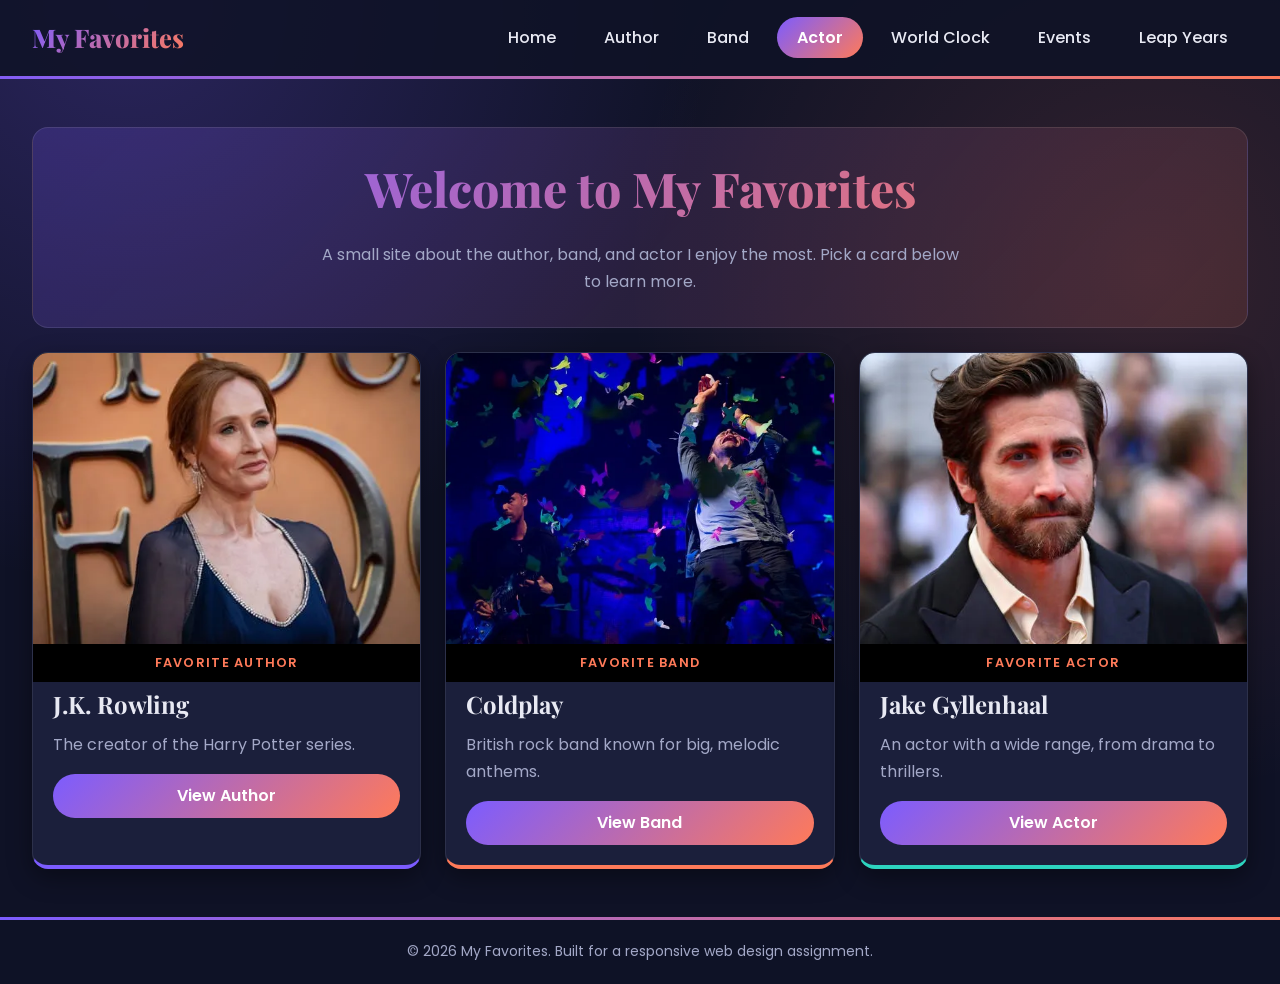
==== project-onyourown/index.html @ 167577ba "Add files via upload" ====
<!DOCTYPE html>
<html lang="en">
<head>
  <meta charset="UTF-8">
  <!-- Required for responsive design: tells phones to use their real width -->
  <meta name="viewport" content="width=device-width, initial-scale=1">
  <title>My Favorites | Home</title>
  <!-- base.css = formatting, layout.css = layout + media queries -->
  <link rel="stylesheet" href="css/base.css">
  <link rel="stylesheet" href="css/layout.css">
  <!-- nav.js = button navigation (shared by every page); defer runs it after the HTML is parsed -->
  <script src="js/nav.js" defer></script>
</head>
<body>
  <!-- Site header with navigation (same on every page) -->
  <header class="site-header">
    <p class="site-title">My Favorites</p>
    <nav aria-label="Main navigation">
      <!-- Buttons replace links; js/nav.js loads the page named in data-page on click -->
      <ul>
        <li><button type="button" data-page="index.html">Home</button></li>
        <li><button type="button" data-page="author.html">Author</button></li>
        <li><button type="button" data-page="band.html">Band</button></li>
        <li><button type="button" data-page="actor.html" aria-current="page">Actor</button></li>
        <li><button type="button" data-page="worldclock.html">World Clock</button></li>
        <li><button type="button" data-page="events.html">Events</button></li>
        <li><button type="button" data-page="leapyears.html">Leap Years</button></li>
      </ul>
    </nav>
  </header>

  <main>
    <!-- Intro section -->
    <section class="intro">
      <h1>Welcome to My Favorites</h1>
      <p>A small site about the author, band, and actor I enjoy the most. Pick a card below to learn more.</p>
    </section>

    <!-- Cards: each card has a button (not a link) that loads its page -->
    <section class="card-grid" aria-label="Featured favorites">
      <article class="card">
        <figure>
          <picture>
            <source srcset="img/jkrowling.webp" type="image/webp">
            <img src="img/jkrowling.webp" alt="J.K. Rowling" loading="lazy">
          </picture>
          <figcaption>Favorite Author</figcaption>
        </figure>
        <h2>J.K. Rowling</h2>
        <p>The creator of the Harry Potter series.</p>
        <button type="button" class="card-button" data-page="author.html">View Author</button>
      </article>

      <article class="card">
        <figure>
          <picture>
            <source srcset="img/coldplay.webp" type="image/webp">
            <img src="img/coldplay.webp" alt="Coldplay" loading="lazy">
          </picture>
          <figcaption>Favorite Band</figcaption>
        </figure>
        <h2>Coldplay</h2>
        <p>British rock band known for big, melodic anthems.</p>
        <button type="button" class="card-button" data-page="band.html">View Band</button>
      </article>

      <article class="card">
        <figure>
          <picture>
            <source srcset="img/jakegyllenhaal.webp" type="image/webp">
            <img src="img/jakegyllenhaal.webp" alt="Jake Gyllenhaal" loading="lazy">
          </picture>
          <figcaption>Favorite Actor</figcaption>
        </figure>
        <h2>Jake Gyllenhaal</h2>
        <p>An actor with a wide range, from drama to thrillers.</p>
        <button type="button" class="card-button" data-page="actor.html">View Actor</button>
      </article>
    </section>
  </main>

  <footer class="site-footer">
    <p>&copy; 2026 My Favorites. Built for a responsive web design assignment.</p>
  </footer>
</body>
</html>
---- project-onyourown/css/base.css ----
/* ==========================================================
   css/base.css
   Formatting: fonts, colors, typography, components.
   (Layout and media queries live in layout.css)
   ========================================================== */

/* ---------- Fonts (must be the first rule in the file) ---------- */
/* Playfair Display = elegant headings, Poppins = clean body text */
@import url("https://fonts.googleapis.com/css2?family=Playfair+Display:wght@600;800&family=Poppins:wght@400;500;600&display=swap");

/* ---------- design choices ---------- */
:root {
  --color-bg: #0f1226;
  --color-surface: #1b1f3b;
  --color-surface-2: #252a50;
  --color-text: #e8e9f3;
  --color-muted: #a3a8c7;
  --color-primary: #7c5cff;
  --color-accent: #ff7a59;
  --color-accent-2: #2dd4bf;
  --gradient: linear-gradient(135deg, var(--color-primary), var(--color-accent));
  --radius: 1rem;
  --shadow: 0 0.5rem 1.5rem rgba(0, 0, 0, 0.4);
  --font-body: "Poppins", "Segoe UI", system-ui, sans-serif;
  --font-heading: "Playfair Display", Georgia, serif;
}

/* ---------- Reset ---------- */
*,
*::before,
*::after {
  box-sizing: border-box;
}

body {
  margin: 0;
  font-family: var(--font-body);
  font-size: 100%;              /* respects the user's browser setting */
  line-height: 1.7;
  color: var(--color-text);
  /* Soft glowing color blobs behind the page */
  background:
    radial-gradient(circle at 10% 0%, rgba(124, 92, 255, 0.25), transparent 40%),
    radial-gradient(circle at 90% 30%, rgba(255, 122, 89, 0.15), transparent 40%),
    var(--color-bg);
  background-attachment: fixed;
}

/* ---------- Typography (rem = relative to root font size) ---------- */
h1, h2, h3 {
  font-family: var(--font-heading);
  line-height: 1.2;
  margin: 0 0 0.5em;
}

/* Main headings use a gradient fill on the text */
h1 {
  font-size: 2.25rem;
  font-weight: 800;
  background: var(--gradient);
  -webkit-background-clip: text;
  background-clip: text;
  color: transparent;
}

h2 {
  font-size: 1.5rem;
  color: var(--color-accent-2);
}

h3 {
  font-size: 1.1rem;
  color: var(--color-text);
}

p { margin: 0 0 1em; }

a {
  color: var(--color-accent-2);
  text-underline-offset: 0.2em;
}

a:hover,
a:focus-visible {
  color: var(--color-accent);
}

/* Visible keyboard focus for accessibility */
a:focus-visible {
  outline: 0.15rem solid var(--color-accent);
  outline-offset: 0.2rem;
}

/* ---------- Responsive images ---------- */
img {
  display: block;
  max-width: 100%;   /* never wider than the container */
  height: auto;      /* keeps the aspect ratio */
}

figure {
  margin: 0;
}

figcaption {
  font-size: 0.8rem;
  letter-spacing: 0.1em;
  text-transform: uppercase;
  color: var(--color-muted);
  padding: 0.5rem 0;
  text-align: center;
}

/* ---------- Header and navigation ---------- */
.site-header {
  background: rgba(15, 18, 38, 0.85);
  border-bottom: 0.2rem solid transparent;
  border-image: var(--gradient) 1;   /* gradient line under the header */
  padding: 1rem;
  text-align: center;
}

.site-title {
  font-family: var(--font-heading);
  font-size: 1.6rem;
  font-weight: 800;
  margin: 0 0 0.5rem;
  background: var(--gradient);
  -webkit-background-clip: text;
  background-clip: text;
  color: transparent;
}

.site-header nav ul {
  list-style: none;
  margin: 0;
  padding: 0;
}

/* Nav buttons (replaced the old <a> links) */
.site-header nav button {
  display: block;
  width: 100%;                   /* full-width rows on mobile */
  font-family: inherit;          /* buttons don't inherit fonts by default */
  font-size: 1rem;
  color: var(--color-text);
  font-weight: 500;
  background: transparent;
  border: none;                  /* remove the default browser button border */
  padding: 0.5rem 1.25rem;
  border-radius: 2rem;
  cursor: pointer;
  transition: background 0.25s, color 0.25s;
}

.site-header nav button:hover,
.site-header nav button:focus-visible {
  background: rgba(124, 92, 255, 0.25);
  color: #fff;
}

/* Visible keyboard focus for accessibility */
.site-header nav button:focus-visible {
  outline: 0.15rem solid var(--color-accent);
  outline-offset: 0.2rem;
}

/* Highlights the current page */
.site-header nav button[aria-current="page"] {
  background: var(--gradient);
  color: #fff;
  font-weight: 600;
}

/* ---------- Home page ---------- */
/* Intro banner with a gradient border look */
.intro {
  text-align: center;
  padding: 2rem 1rem;
  border-radius: var(--radius);
  background: linear-gradient(135deg, rgba(124, 92, 255, 0.2), rgba(255, 122, 89, 0.12));
  border: 0.0625rem solid rgba(255, 255, 255, 0.1);
}

.intro p {
  color: var(--color-muted);
  max-width: 40rem;
  margin: 0 auto;
}

.card {
  background: var(--color-surface);
  border-radius: var(--radius);
  box-shadow: var(--shadow);
  overflow: hidden;
  border: 0.0625rem solid rgba(255, 255, 255, 0.08);
  border-bottom: 0.25rem solid var(--color-primary);
  transition: transform 0.3s, border-color 0.3s;
}

/* Each card gets its own accent color */
.card:nth-child(2) { border-bottom-color: var(--color-accent); }
.card:nth-child(3) { border-bottom-color: var(--color-accent-2); }

.card:hover {
  transform: translateY(-0.35rem);
}

/* Card images are cropped to the same shape and zoom on hover */
.card img {
  width: 100%;
  aspect-ratio: 4 / 3;
  object-fit: cover;
  transition: transform 0.5s;
}

.card:hover img {
  transform: scale(1.06);
}

.card figure {
  overflow: hidden;          /* keeps the zoom inside the frame */
  background: #000;
}

.card figcaption {
  color: var(--color-accent);
  font-weight: 600;
}

.card h2,
.card p {
  padding: 0 1.25rem;
  color: var(--color-text);
}

.card h2 {
  margin-top: 0.5rem;
}

.card p {
  color: var(--color-muted);
}

/* Card button (replaced the old <a> wrapping each card) */
.card-button {
  display: block;
  width: calc(100% - 2.5rem);    /* matches the card's 1.25rem side padding */
  margin: 0.5rem 1.25rem 1.25rem;
  padding: 0.6rem 1rem;
  font-family: inherit;
  font-size: 1rem;
  font-weight: 600;
  color: #fff;
  background: var(--gradient);
  border: none;
  border-radius: 2rem;
  cursor: pointer;
  transition: transform 0.25s, box-shadow 0.25s;
}

.card-button:hover,
.card-button:focus-visible {
  transform: translateY(-0.15rem);
  box-shadow: var(--shadow);
}

.card-button:focus-visible {
  outline: 0.15rem solid var(--color-accent-2);
  outline-offset: 0.2rem;
}

/* ---------- Profile pages ---------- */
.profile-header {
  text-align: center;
}

.tagline {
  color: var(--color-accent);
  font-style: italic;
  font-size: 1.1rem;
}

.profile-figure img {
  border-radius: var(--radius);
  box-shadow: var(--shadow);
  border: 0.2rem solid var(--color-primary);
  width: 100%;
}

.profile-bio p {
  color: var(--color-text);
}

/* First letter of the bio gets a drop-cap style */
.profile-bio p:first-of-type::first-letter {
  font-family: var(--font-heading);
  font-size: 2.5rem;
  font-weight: 800;
  color: var(--color-accent);
  margin-right: 0.1em;
}

.profile-facts,
.grid-item {
  background: var(--color-surface);
  border-radius: var(--radius);
  box-shadow: var(--shadow);
  padding: 1.25rem;
  border: 0.0625rem solid rgba(255, 255, 255, 0.08);
}

.profile-facts {
  border-left: 0.3rem solid var(--color-accent-2);
}

dt {
  font-weight: 600;
  font-size: 0.8rem;
  letter-spacing: 0.1em;
  text-transform: uppercase;
  color: var(--color-accent-2);
}

dd {
  margin: 0 0 0.75rem;
  color: var(--color-text);
}

/* Numbered works cards (counter is automatic) */
.grid {
  counter-reset: item;
}

.grid-item {
  position: relative;
  border-top: 0.25rem solid var(--color-primary);
  transition: transform 0.25s, background 0.25s;
}

.grid-item:hover {
  transform: translateY(-0.25rem);
  background: var(--color-surface-2);
}

.grid-item::before {
  counter-increment: item;
  content: counter(item, decimal-leading-zero);
  display: block;
  font-family: var(--font-heading);
  font-size: 1.75rem;
  font-weight: 800;
  color: var(--color-accent);
  opacity: 0.8;
}

.grid-item h3 { margin-bottom: 0.25rem; }
.grid-item p  { color: var(--color-muted); margin: 0; }

/* ---------- Clock page ---------- */

/* Clock items generated by js/modules/timeTools.js */
.clock-item {
  background: var(--color-surface);
  border-radius: var(--radius);
  box-shadow: var(--shadow);
  padding: 1.5rem 1.25rem;
  text-align: center;
  border: 0.0625rem solid rgba(255, 255, 255, 0.08);
  border-top: 0.25rem solid var(--color-primary);
}

/* Each clock item gets its own accent color */
.clock-item:nth-child(2) { border-top-color: var(--color-accent); }
.clock-item:nth-child(3) { border-top-color: var(--color-accent-2); }

.clock-item h3 {
  color: var(--color-accent-2);
  font-size: 1.1rem;
}

.clock-item p {
  font-family: var(--font-heading);
  font-size: 1.4rem;
  font-weight: 800;
  margin: 0;
  font-variant-numeric: tabular-nums;   /* digits keep equal width so the time doesn't jitter */
}

/* Older clock card styles (unused with the current timeTools.js; safe to delete) */
.clock-card {
  background: var(--color-surface);
  border-radius: var(--radius);
  box-shadow: var(--shadow);
  padding: 1.5rem 1.25rem;
  text-align: center;
  border: 0.0625rem solid rgba(255, 255, 255, 0.08);
  border-top: 0.25rem solid var(--color-primary);
}

.clock-card:nth-child(2) { border-top-color: var(--color-accent); }
.clock-card:nth-child(3) { border-top-color: var(--color-accent-2); }

.clock-card h2 {
  margin-bottom: 0.25rem;
}

.clock-date {
  color: var(--color-muted);
  font-size: 0.9rem;
  margin-bottom: 0.5rem;
}

.clock-time {
  font-family: var(--font-heading);
  font-size: 1.75rem;
  font-weight: 800;
  margin: 0;
  color: var(--color-text);
  font-variant-numeric: tabular-nums;
}

/* ---------- Events page ---------- */
.panel {
  background: var(--color-surface);
  border-radius: var(--radius);
  box-shadow: var(--shadow);
  padding: 1.25rem;
  border: 0.0625rem solid rgba(255, 255, 255, 0.08);
}

.panel h2 {
  margin-bottom: 0.25rem;
}

.panel-hint {
  color: var(--color-muted);
  font-size: 0.9rem;
}

/* The area the mouse events happen in */
.mouse-area {
  display: flex;
  align-items: center;
  justify-content: center;
  min-height: 12rem;
  margin-bottom: 1rem;
  text-align: center;
  color: var(--color-muted);
  background: var(--color-surface-2);
  border: 0.15rem dashed var(--color-primary);
  border-radius: var(--radius);
  cursor: crosshair;
  user-select: none;
  transition: background 0.2s, border-color 0.2s;
}

/* Classes toggled by events.js */
.mouse-area.is-inside {
  border-color: var(--color-accent-2);
  background: rgba(45, 212, 191, 0.12);
}

.mouse-area.is-down {
  border-color: var(--color-accent);
  background: rgba(255, 122, 89, 0.2);
}

.key-input {
  width: 100%;
  font-family: inherit;
  font-size: 1rem;
  color: var(--color-text);
  background: var(--color-surface-2);
  border: 0.15rem solid var(--color-primary);
  border-radius: 2rem;
  padding: 0.6rem 1rem;
  margin-bottom: 1rem;
}

.key-input:focus {
  outline: 0.15rem solid var(--color-accent-2);
  outline-offset: 0.15rem;
}

/* Big display of the last key pressed */
.key-display {
  font-family: var(--font-heading);
  font-size: 2.5rem;
  font-weight: 800;
  text-align: center;
  margin: 0 0 1rem;
  color: var(--color-accent);
  min-height: 1.2em;
}

.readout {
  margin: 0;
}

.readout dd {
  font-variant-numeric: tabular-nums;
  margin-bottom: 0.5rem;
}

.panel-button {
  font-family: inherit;
  font-size: 0.9rem;
  font-weight: 600;
  color: #fff;
  background: var(--gradient);
  border: none;
  border-radius: 2rem;
  padding: 0.4rem 1.25rem;
  cursor: pointer;
}

.panel-button:focus-visible {
  outline: 0.15rem solid var(--color-accent-2);
  outline-offset: 0.2rem;
}

/* Event log list */
.event-log {
  list-style: none;
  margin: 1rem 0 0;
  padding: 0;
  font-family: Consolas, "Courier New", monospace;
  font-size: 0.85rem;
}

.event-log li {
  padding: 0.35rem 0.75rem;
  border-left: 0.25rem solid var(--color-primary);
  background: var(--color-surface-2);
  margin-bottom: 0.25rem;
}

.event-log li.mouse-event { border-left-color: var(--color-accent-2); }
.event-log li.key-event   { border-left-color: var(--color-accent); }

/* ---------- Leap years page ---------- */
/* List built by js/modules/timeTools.js */
.leap-list {
  list-style: none;
  margin: 1.5rem 0 0;
  padding: 0;
}

.leap-year {
  background: var(--color-surface);
  border-radius: var(--radius);
  box-shadow: var(--shadow);
  padding: 1rem;
  text-align: center;
  font-family: var(--font-heading);
  font-size: 1.5rem;
  font-weight: 800;
  color: var(--color-text);
  font-variant-numeric: tabular-nums;
  border: 0.0625rem solid rgba(255, 255, 255, 0.08);
  border-top: 0.25rem solid var(--color-primary);
  transition: transform 0.25s, background 0.25s;
}

/* Colors rotate through the three accents */
.leap-year:nth-child(3n + 2) { border-top-color: var(--color-accent); }
.leap-year:nth-child(3n + 3) { border-top-color: var(--color-accent-2); }

.leap-year:hover {
  transform: translateY(-0.25rem);
  background: var(--color-surface-2);
}

/* ---------- Footer ---------- */
.site-footer {
  background: rgba(15, 18, 38, 0.85);
  border-top: 0.2rem solid transparent;
  border-image: var(--gradient) 1;
  color: var(--color-muted);
  text-align: center;
  padding: 1.25rem;
  font-size: 0.875rem;
}

.site-footer p { margin: 0; }

/* ---------- Accessibility: respect "reduce motion" setting ---------- */
@media (prefers-reduced-motion: reduce) {
  * {
    transition: none !important;
  }
}
---- project-onyourown/css/layout.css ----
/* ==========================================================
   css/layout.css
   Layout: grids, flexbox, and media queries (mobile first).
   (Fonts, colors, and component styling live in base.css)
   ========================================================== */

/* ---------- 1. MOBILE (default) ---------- */

main {
  padding: 1rem;
}

/* Nav buttons stack vertically */
.site-header nav ul {
  display: flex;
  flex-direction: column;
  gap: 0.25rem;
}

/* Home page cards: one column */
.card-grid {
  display: grid;
  grid-template-columns: 1fr;
  gap: 1.5rem;
  margin-top: 1.5rem;
}

/* Profile pages: everything stacked in one column */
.profile {
  display: grid;
  grid-template-columns: 1fr;
  gap: 1.5rem;
}

/* Works grid: one column */
.grid {
  display: grid;
  grid-template-columns: 1fr;
  gap: 1rem;
}

/* World clock page: one column (container is built by js/modules/timeTools.js) */
.clock-container {
  display: grid;
  grid-template-columns: 1fr;
  gap: 1.5rem;
  margin-top: 1.5rem;
}

/* Events page: panels stacked */
.events-layout {
  display: grid;
  grid-template-columns: 1fr;
  gap: 1.5rem;
  margin-top: 1.5rem;
}

/* Leap years page: two columns of year cards (list is built by js/modules/timeTools.js) */
.leap-list {
  display: grid;
  grid-template-columns: repeat(2, 1fr);
  gap: 1rem;
}

/* ---------- 2. TABLETS / SMALL DESKTOPS / LAPTOPS (768px+) ---------- */
@media (min-width: 48em) {

  main {
    padding: 2rem;
  }

  h1 { font-size: 2.5rem; }

  /* Header: title left, nav buttons in a row on the right */
  .site-header {
    display: flex;
    justify-content: space-between;
    align-items: center;
    text-align: left;
    padding: 1rem 2rem;
  }

  .site-title { margin: 0; }

  .site-header nav ul {
    flex-direction: row;
    flex-wrap: wrap;            /* seven buttons need room to wrap */
    justify-content: flex-end;
    gap: 0.5rem;
  }

  /* Buttons size to their content in a row (mobile uses full width) */
  .site-header nav button {
    width: auto;
  }

  /* Home page: first card spans the top, other two sit side by side */
  .card-grid {
    grid-template-columns: repeat(2, 1fr);
  }

  .card-grid .card:first-child {
    grid-column: 1 / -1;
  }

  /* Profile: heading across the top, image beside the bio and facts */
  .profile {
    grid-template-columns: 1fr 2fr;
    align-items: start;
  }

  .profile-header,
  .works {
    grid-column: 1 / -1;
  }

  .profile-figure {
    grid-column: 1;
    grid-row: 2 / span 2;
  }

  .profile-bio,
  .profile-facts {
    grid-column: 2;
  }

  /* Works grid: two columns */
  .grid {
    grid-template-columns: repeat(2, 1fr);
  }

  /* World clock page: two columns */
  .clock-container {
    grid-template-columns: repeat(2, 1fr);
  }

  /* Events page: mouse and keyboard side by side, log across the bottom */
  .events-layout {
    grid-template-columns: repeat(2, 1fr);
  }

  .event-log-panel {
    grid-column: 1 / -1;
  }

  /* Leap years page: four columns */
  .leap-list {
    grid-template-columns: repeat(4, 1fr);
  }
}

/* ---------- 3. LARGE DESKTOPS (1200px+) ---------- */
@media (min-width: 75em) {

  /* Keep content from stretching too wide */
  main {
    max-width: 80rem;
    margin: 0 auto;
    padding: 3rem 2rem;
  }

  h1 { font-size: 3rem; }

  /* Home page: three cards in a row */
  .card-grid {
    grid-template-columns: repeat(3, 1fr);
  }

  .card-grid .card:first-child {
    grid-column: auto;   /* undo the tablet layout */
  }

  /* Profile: image | bio | facts, three columns */
  .profile {
    grid-template-columns: 1fr 1.5fr 1fr;
    gap: 2rem;
  }

  .profile-figure {
    grid-column: 1;
    grid-row: 2;
  }

  .profile-bio {
    grid-column: 2;
    grid-row: 2;
  }

  .profile-facts {
    grid-column: 3;
    grid-row: 2;
  }

  /* Works grid: four columns */
  .grid {
    grid-template-columns: repeat(4, 1fr);
  }

  /* World clock page: four columns (one per city) */
  .clock-container {
    grid-template-columns: repeat(4, 1fr);
  }

  /* Leap years page: six columns */
  .leap-list {
    grid-template-columns: repeat(6, 1fr);
  }
}
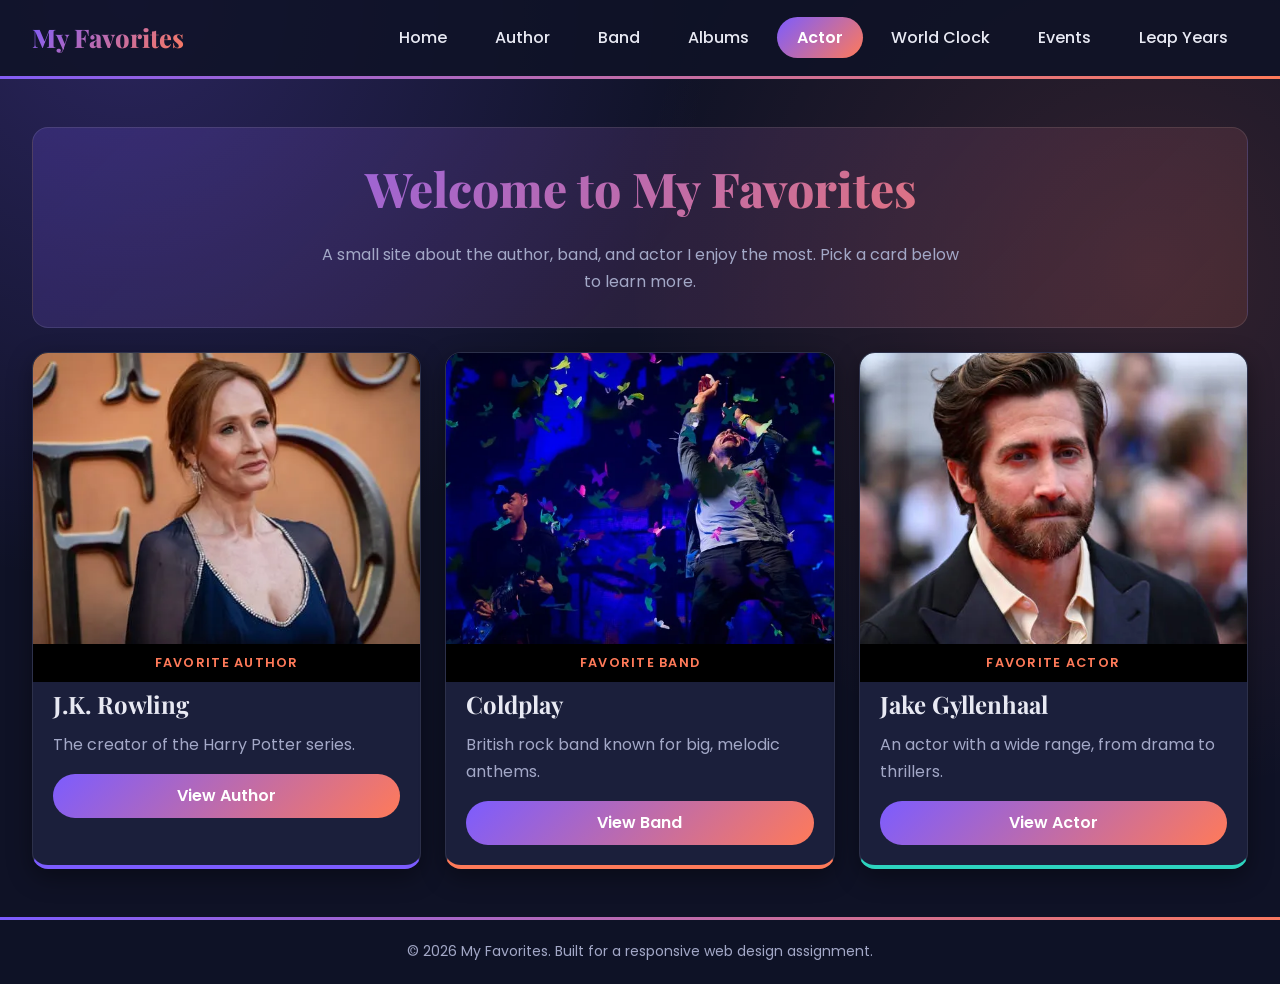
==== commit dfda6947: "Update index.html nav fetch and json oyo" ====
--- a/project-onyourown/index.html
+++ b/project-onyourown/index.html
@@ -21,6 +21,7 @@
         <li><button type="button" data-page="index.html">Home</button></li>
         <li><button type="button" data-page="author.html">Author</button></li>
         <li><button type="button" data-page="band.html">Band</button></li>
+        <li><button type="button" data-page="albums.html">Albums</button></li>
         <li><button type="button" data-page="actor.html" aria-current="page">Actor</button></li>
         <li><button type="button" data-page="worldclock.html">World Clock</button></li>
         <li><button type="button" data-page="events.html">Events</button></li>
@@ -83,4 +84,4 @@
     <p>&copy; 2026 My Favorites. Built for a responsive web design assignment.</p>
   </footer>
 </body>
-</html>+</html>
--- a/project-onyourown/css/base.css
+++ b/project-onyourown/css/base.css
@@ -357,6 +357,108 @@
 .grid-item h3 { margin-bottom: 0.25rem; }
 .grid-item p  { color: var(--color-muted); margin: 0; }
 
+/* ---------- Author page: fetch() snippets ---------- */
+/* Explore buttons (use data-snippet, so nav.js ignores them; js/author.js handles the click) */
+.explore-buttons button {
+  font-family: inherit;          /* buttons don't inherit fonts by default */
+  font-size: 1rem;
+  font-weight: 600;
+  color: var(--color-text);
+  background: var(--color-surface);
+  border: 0.15rem solid var(--color-primary);
+  border-radius: 2rem;
+  padding: 0.6rem 1.25rem;
+  cursor: pointer;
+  transition: background 0.25s, transform 0.25s;
+}
+
+.explore-buttons button:hover,
+.explore-buttons button:focus-visible {
+  background: var(--color-surface-2);
+  transform: translateY(-0.15rem);
+}
+
+/* Visible keyboard focus for accessibility */
+.explore-buttons button:focus-visible {
+  outline: 0.15rem solid var(--color-accent-2);
+  outline-offset: 0.2rem;
+}
+
+/* Highlights the snippet that is showing (aria-pressed is set by js/author.js) */
+.explore-buttons button[aria-pressed="true"] {
+  background: var(--gradient);
+  border-color: transparent;
+  color: #fff;
+}
+
+/* The distinct area the snippets are loaded into */
+.snippet-area {
+  background: var(--color-surface);
+  border-radius: var(--radius);
+  box-shadow: var(--shadow);
+  padding: 1.25rem;
+  border: 0.0625rem solid rgba(255, 255, 255, 0.08);
+  border-left: 0.3rem solid var(--color-accent);
+}
+
+/* Starting message, loading message, and error message */
+.snippet-area > p {
+  color: var(--color-muted);
+  margin: 0;
+}
+
+.snippet-area .snippet-error {
+  color: var(--color-accent);
+}
+
+/* Intro paragraph at the top of each loaded snippet */
+.snippet-intro {
+  color: var(--color-muted);
+}
+
+/* One book per card inside a loaded snippet */
+.book {
+  background: var(--color-surface-2);
+  border-radius: var(--radius);
+  padding: 1rem;
+  border: 0.0625rem solid rgba(255, 255, 255, 0.08);
+  border-top: 0.25rem solid var(--color-primary);
+}
+
+/* Colors rotate through the three accents */
+.book:nth-child(3n + 2) { border-top-color: var(--color-accent); }
+.book:nth-child(3n + 3) { border-top-color: var(--color-accent-2); }
+
+/* Covers are cropped to the same book shape */
+.book-cover img {
+  width: 100%;
+  aspect-ratio: 2 / 3;
+  object-fit: cover;
+  border-radius: 0.5rem;
+  box-shadow: var(--shadow);
+}
+
+.book-info h4 {
+  font-family: var(--font-heading);
+  font-size: 1.1rem;
+  line-height: 1.2;
+  margin: 0 0 0.25rem;
+  color: var(--color-text);
+}
+
+.book-info p {
+  color: var(--color-muted);
+}
+
+.book-info .book-year {
+  color: var(--color-accent);
+  font-weight: 600;
+  font-size: 0.85rem;
+  letter-spacing: 0.1em;
+  text-transform: uppercase;
+  margin-bottom: 0.5rem;
+}
+
 /* ---------- Clock page ---------- */
 
 /* Clock items generated by js/modules/timeTools.js */
@@ -590,4 +692,4 @@
   * {
     transition: none !important;
   }
-}+}
--- a/project-onyourown/css/layout.css
+++ b/project-onyourown/css/layout.css
@@ -37,6 +37,30 @@
   display: grid;
   grid-template-columns: 1fr;
   gap: 1rem;
+}
+
+/* Author page: explore buttons stacked (the snippet area sits below them) */
+.explore-buttons {
+  display: flex;
+  flex-direction: column;
+  gap: 0.75rem;
+  margin-bottom: 1.5rem;
+}
+
+/* Author page: loaded books in one column (list is built by the snippet files) */
+.book-list {
+  display: grid;
+  grid-template-columns: 1fr;
+  gap: 1rem;
+  margin-top: 1rem;
+}
+
+/* Each loaded book: cover beside the text */
+.book {
+  display: grid;
+  grid-template-columns: 6rem 1fr;
+  gap: 1rem;
+  align-items: start;
 }
 
 /* World clock page: one column (container is built by js/modules/timeTools.js) */
@@ -129,6 +153,26 @@
     grid-template-columns: repeat(2, 1fr);
   }
 
+  /* Author page: explore section spans the full width under the works grid */
+  .explore {
+    grid-column: 1 / -1;
+  }
+
+  /* Author page: explore buttons side by side in a row */
+  .explore-buttons {
+    flex-direction: row;
+    flex-wrap: wrap;
+  }
+
+  /* Author page: loaded books in two columns with bigger covers */
+  .book-list {
+    grid-template-columns: repeat(2, 1fr);
+  }
+
+  .book {
+    grid-template-columns: 8rem 1fr;
+  }
+
   /* World clock page: two columns */
   .clock-container {
     grid-template-columns: repeat(2, 1fr);
@@ -196,6 +240,11 @@
     grid-template-columns: repeat(4, 1fr);
   }
 
+  /* Author page: loaded books in three columns */
+  .book-list {
+    grid-template-columns: repeat(3, 1fr);
+  }
+
   /* World clock page: four columns (one per city) */
   .clock-container {
     grid-template-columns: repeat(4, 1fr);
@@ -205,4 +254,4 @@
   .leap-list {
     grid-template-columns: repeat(6, 1fr);
   }
-}+}
